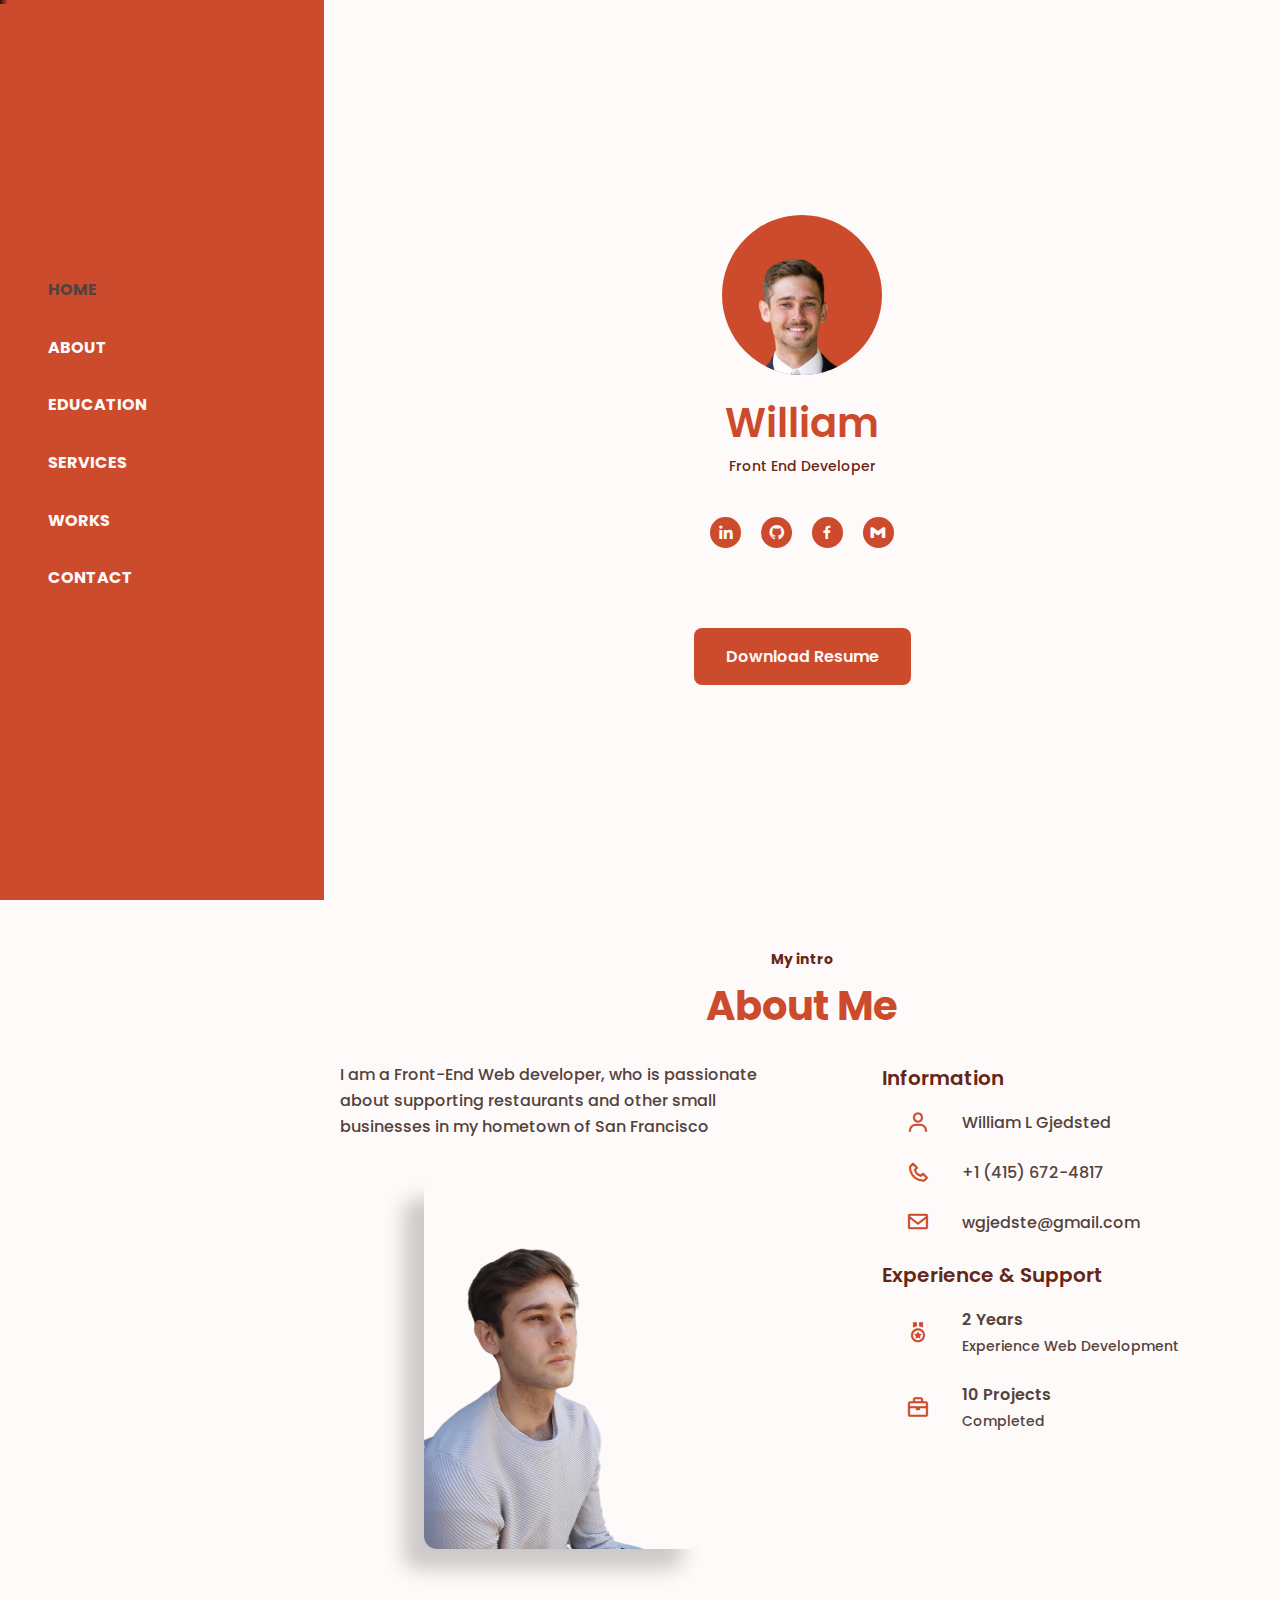
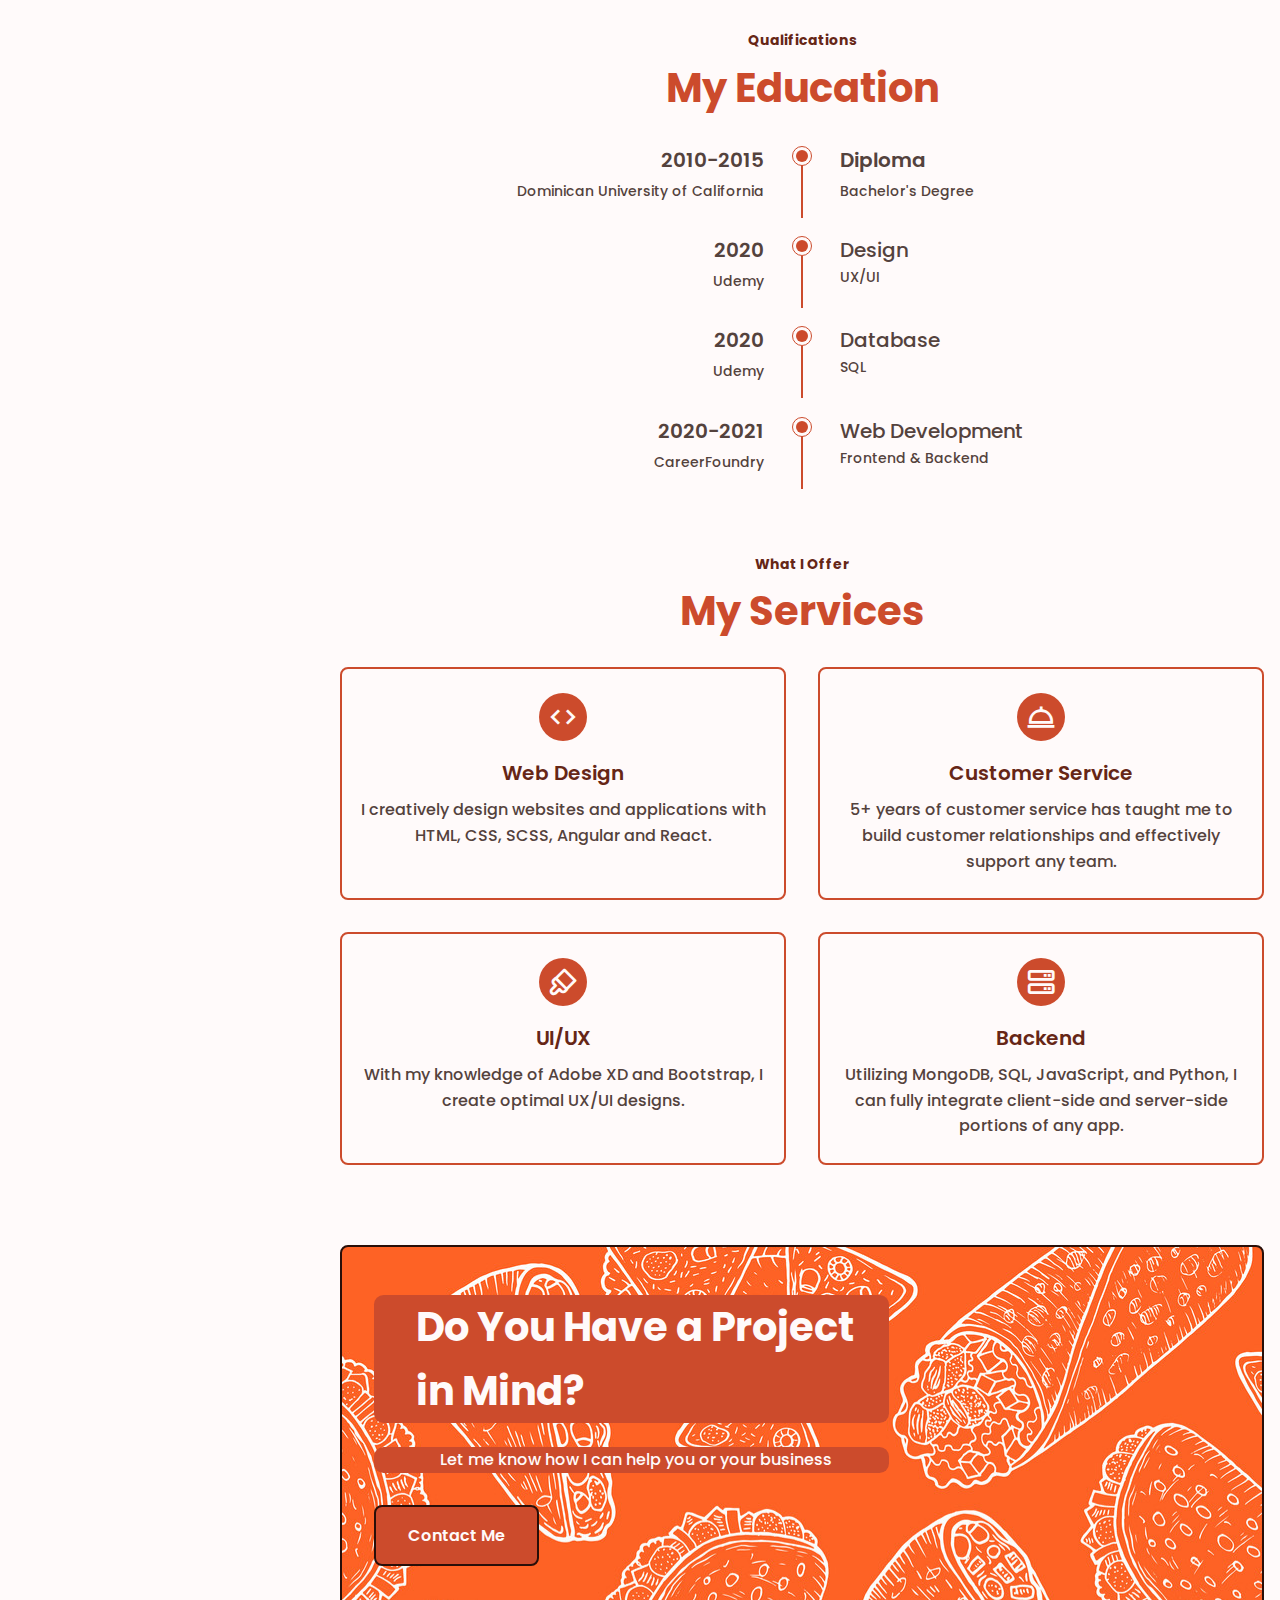
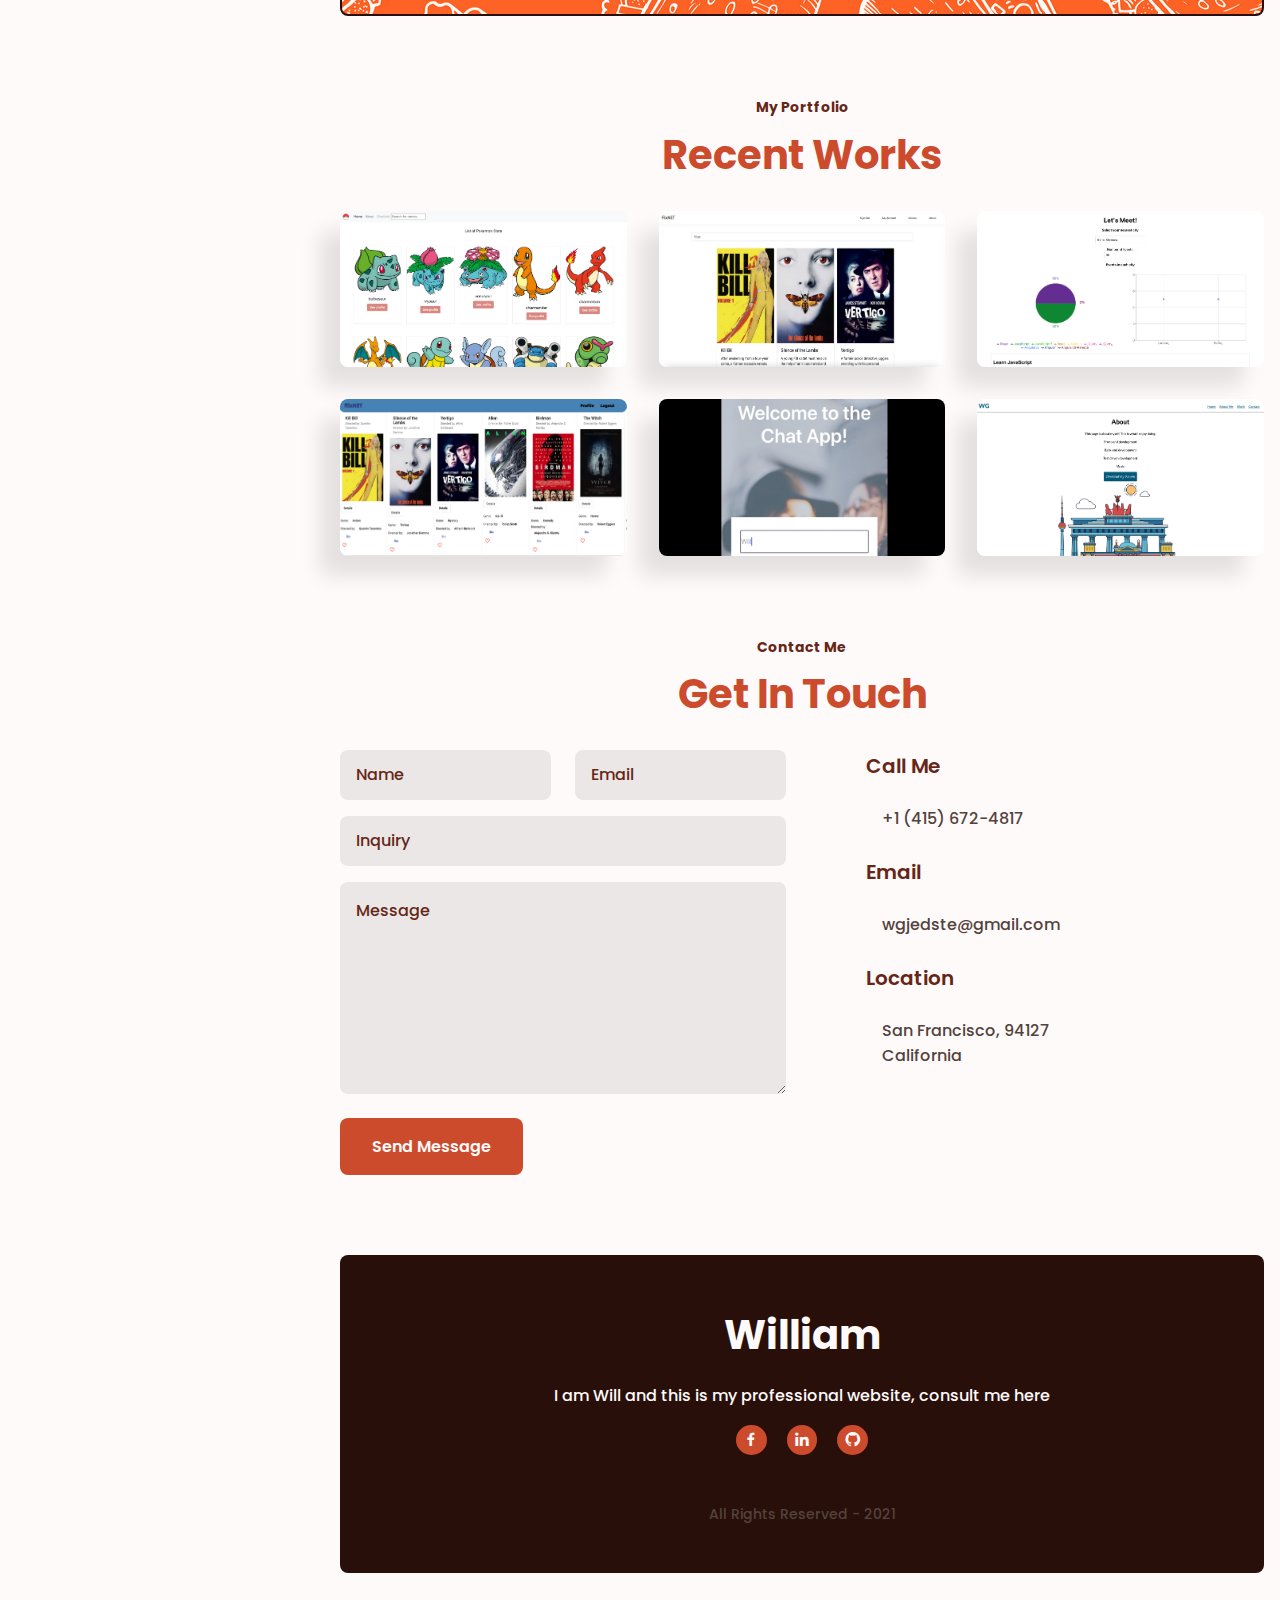
==== index.html @ 56409461 "added to modal" ====
<!DOCTYPE html>
<html lang="en">
  <head>
    <meta charset="UTF-8" />
    <meta http-equiv="X-UA-Compatible" content="IE=edge" />
    <meta name="viewport" content="width=device-width, initial-scale=1.0" />
    <!-- CSS -->
    <link rel="stylesheet" href="style.css" />

    <!-- BOX ICONS -->
    <link href='https://unpkg.com/boxicons@2.1.1/css/boxicons.min.css' rel='stylesheet'>

    <title>Will Gjedsted | Front-End Developer</title>
  </head>
  <body>
    <!-- HEADER -->

    <header class="l-header">
      <div class="progress-container">
        <div class="progress-bar" id="myBar"></div>
      </div>
      <nav class="nav bd-grid">
        <div class="nav__toggle" id="nav-toggle">
          <i class="bx bx-menu"></i>
        </div>

        <div class="div">
          <a href="#" class="nav__logo">Will</a>
        </div>

        <div class="nav__menu" id="nav-menu">
          <div class="nav__close" id="nav-close">
            <i class="bx bx-x"></i>
          </div>

          <ul class="nav__list">
            
            <li class="nav__item">
              <a href="#home" class="nav__link active">Home</a>
            </li>
            <li class="nav__item">
              <a href="#about" class="nav__link">About</a>
            </li>
            <li class="nav__item">
              <a href="#education" class="nav__link">Education</a>
            </li>
            <li class="nav__item">
              <a href="#services" class="nav__link">Services</a>
            </li>
            <li class="nav__item">
              <a href="#works" class="nav__link">Works</a>
            </li>
            <li class="nav__item">
              <a href="#contact" class="nav__link">Contact</a>
            </li>
          </ul>
        </div>
      </nav>
    </header>

    <main class="l-main">
      <section class="home" id="home">
        <div class="home__container bd-grid">
          <div class="home__data">
            <div class="home__img">
              <img src="img/portfolio_pic.png" alt="">
            </div>

            <h1 class="home__title">William</h1>
            <span class="home__profession">Front End Developer</span>

            <div class="home__social">
              <a href="https://www.linkedin.com/in/william-gjedsted-62625057/" class="home__social-link" target="blank"><i class='bx bxl-linkedin'></i></a>
              <a href="https://github.com/wgjedste" class="home__social-link" target="blank"><i class='bx bxl-github'></i></a>
              <a href="#" class="home__social-link" target="blank"><i class='bx bxl-facebook'></i></a>
              <!-- <a href="#" class="home__social-link"><i class='bx bxl-twitter'></i></a> -->
              <a href="mailto:wgjedste@gmail.com" class="home__social-link"><i class='bx bxl-gmail'></i></a>
            </div>

            <a download="" href="img/Will_Gjedsted_2022.pdf" class="button
              home__button" target="blank">Download Resume</a>

          </div>
        </div>
      </section>



      <section class="about section" id="about">
        <span class="section-subtitle">My intro</span>
        <h2 class="section-title">About Me</h2>

        <div class="about__container bd-grid">
          <div class="about__data">
            <p class="about__description">I am a Front-End Web developer, who is
              passionate about supporting restaurants and other small businesses
              in my hometown of San Francisco</p>
            <img src="img/headshot2.png" alt="" class="about__img">
          </div>




          <div>
            <div class="about__information">
              <h3 class="about__information-title">Information</h3>


              <div class="about__information-data">
                <i class='bx bx-user about__information-icon'></i>
                <span>William L Gjedsted</span>
              </div>


              <div class="about__information-data">
                <i class='bx bx-phone about__information-icon'></i>
                <span>+1 (415) 672-4817</span>
              </div>


              <div class="about__information-data">
                <i class='bx bx-envelope about__information-icon'></i>
                <span>wgjedste@gmail.com</span>
              </div>
            </div>

            <div class="about__information">
              <h3 class="about__information-title">Experience & Support</h3>
              <div class="about__information-data">
                <i class='bx bx-medal about__information-icon'></i>
                <div>
                  <span class="about__information-subtitle">2 Years</span>
                  <span class="about__information-subtitle-small">Experience Web
                    Development</span>
                </div>
              </div>


              <div class="about__information-data">
                <i class='bx bx-briefcase about__information-icon'></i>
                <div>
                  <span class="about__information-subtitle">10 Projects</span>
                  <span class="about__information-subtitle-small">Completed</span>
                </div>
              </div>


            </div>
          </div>
        </div>
      </div>


    </div>
  </section>

  
  <section class="education section" id="education">
    <span class="section-subtitle">Qualifications</span>
    <h2 class="section-title">My Education</h2>


    <!-- Dominican -->

    <div class="education__container bd-grid">
      <div class="education__content">
        <div>
          <h3 class="education__year">2010-2015</h3>
          <span class="education__university">Dominican University of California</span>
        </div>

        <div class="education__time">
          <span class="education__rounder"></span>
          <span class="education__line"></span>
        </div>

        <div>
          <h3 class="education__race">Diploma</h3>
          <span class="education__specialty">Bachelor's Degree</span>
        </div>

      </div>

      <!-- UX -->

      <div class="education__content">
        <div>
          <h3 class="education__year">2020</h3>
          <span class="education__university">Udemy</span>
        </div>

        <div class="education__time">
          <span class="education__rounder"></span>
          <span class="education__line"></span>
        </div>


        <div>
          <a
            href="https://www.udemy.com/certificate/UC-876dcaf8-9e11-4c5f-88db-c55c7e95c0d9/"
            class="education__button" target="blank">Design</a>
          <span class="education__specialty">UX/UI</span>
        </div>

      </div>



      <!-- SQL -->

      <div class="education__content">
        <div>
          <h3 class="education__year">2020</h3>
          <span class="education__university">Udemy</span>
        </div>

        <div class="education__time">
          <span class="education__rounder"></span>
          <span class="education__line"></span>
        </div>

        <div>
          <a
            href="https://www.udemy.com/certificate/UC-8f5b520a-ac0c-48df-ba28-c56aeb2a5ef6/"
            class="education__button" target="blank">Database</a>
          <span class="education__specialty">SQL</span>
        </div>

      </div>

      <!-- CareerFoundry -->

      <div class="education__content">
        <div>
          <h3 class="education__year">2020-2021</h3>
          <span class="education__university">CareerFoundry</span>
        </div>

        <div class="education__time">
          <span class="education__rounder"></span>
          <span class="education__line"></span>
        </div>

        <div>
          <a href="img/CareerFoundry_Certificate.pdf" class="education__button"
            target="blank">Web Development</a>
          <span class="education__specialty">Frontend & Backend</span>
        </div>

      </div>

    </div>
  </section>




  <section class="services section" id="services">
    <span class="section-subtitle">What I Offer</span>
    <h2 class="section-title">My Services</h2>

    <div class="services__container bd-grid">
      <div class="services__content">
        <i class='bx bx-code services__icon'></i>
        <h3 class="services__title">Web Design</h3>
        <p class="services__description">I creatively design websites and
          applications with HTML, CSS, SCSS, Angular and React.</p>
      </div>

      <div class="services__content">
        <i class='bx bx-dish services__icon'></i>
        <h3 class="services__title">Customer Service</h3>
        <p class="services__description">5+ years of customer service has taught
          me to build customer relationships and effectively support any team.</p>
      </div>

      <div class="services__content">
        <i class='bx bx-brush services__icon'></i>
        <h3 class="services__title">UI/UX</h3>
        <p class="services__description">With my knowledge of Adobe XD and
          Bootstrap, I create optimal UX/UI designs.</p>
      </div>

      <div class="services__content">
        <i class='bx bx-server services__icon'></i>
        <h3 class="services__title">Backend</h3>
        <p class="services__description">Utilizing MongoDB, SQL, JavaScript, and
          Python, I can fully integrate client-side and server-side portions of
          any app.</p>
      </div>

    </div>
  </section>

  <section class="project section">
    <div class="project__container bd-grid">
      <div class="project__data">
        <h2 class="section-title project__title">Do You Have a Project in Mind?</h2>
        <p class="project__description">Let me know how I can help you or your business</p>
        <a href="#contact" class="button button__light">Contact Me</a>
      </div>

      <!-- <img src="img/projectmind1.png" alt="project image" class="project__img"> -->
    </div>
  </section>

       
       <section class="works section" id="works">
        <span class="section-subtitle">My Portfolio</span>
        <h2 class="section-title">Recent Works</h2>
    
        <!-- Modal 1 -->
        <div class="works__container bd-grid">
          <div class="works__img">
            <img src="img/pokedex-website.png" alt="">
    
            <div class="works__data">
              <span class="works__title"></span>
              <button class="modal-button" href="#myModal1">Pokedex</button>
            
              <!-- The Modal -->
              <div id="myModal1" class="modal">
    
                <!-- Modal content -->
                <div class="modal-content">
                  <div class="modal-header">
                    <span class="close">×</span>
                    <h2>Pokedex Project</h2>
                  </div>
                  <div class="modal-body">
                    <br>
                    <h3><ins>Project Description</ins></h3>
                    <p>The Pokedex App lets users search from over 1000+ Pokemon and presents information on species, abilities, stats, and type</p>
                    <br>
                    <h3><ins>Tech Stack</ins></h3>
                    <p>HTML, CSS, jQuery, Bootstrap</p>
                  </div>
                  <br>
                  <div class="modal-footer">
                    <a href="https://pokedex-gjedsted.netlify.app/" class="works__link" target="blank">Click Me</a>
                    <a href="https://github.com/wgjedste/pokedex" class="works__link" target="blank">Github</a>
                  </div>
                </div>
    
              </div>
    
            </div>
          </div>
    
          <!-- MODAL 2 -->
          <div class="works__img">
            <img src="img/myFlix-React.png" alt="">
    
            <div class="works__data">
              <span class="works__title"></span>
    
    
              <button class="modal-button" href="#myModal2">Movie App</button>
    
              <!-- The Modal -->
              <div id="myModal2" class="modal">
    
                <!-- Modal content -->
                <div class="modal-content">
                  <div class="modal-header">
                    <span class="close">×</span>
                    <h2>Flixnet App</h2>
                  </div>
                  <div class="modal-body">
                    <br>
                    <h3><ins>Project Description</ins></h3>
                    <p>This server-side application allows users to search their favorite movies, directors, and genres. Users are also able to create an account and save thier favorite movies</p>
                    <br>
                    <h3><ins>Tech Stack</ins></h3>
                    <p>MongoDB, Express, React, Node.js</p>
                  </div>
                  <br>
                  <div class="modal-footer">
                    <a href="https://myclient.netlify.app/" class="works__link" target="blank">Live App</a>
                    <a href="https://github.com/wgjedste/myFlix-client" class="works__link" target="blank">Github</a>
                  </div>
                </div>
    
              </div>
            </div>
          </div>
    
            <!-- MODAL 3 -->
            <div class="works__img">
              <img src="img/meet-app.png" alt="">
    
              <div class="works__data">
                <span class="works__title"></span>
    
    
                <button class="modal-button" href="#myModal3">Meet App</button>
                <div id="myModal3" class="modal">
    
                  <!-- Modal content -->
                  <div class="modal-content">
                    <div class="modal-header">
                      <span class="close">×</span>
                      <h2>Meet App</h2>
                    </div>
                    <div class="modal-body">
                      <br>
                      <h3><ins>Project Description</ins></h3>
                      <p>This progressive web application (PWA) utilizes the Google Calander API to enable users to search specific events in cities all around the world</p>
                      <br>
                      <h3><ins>Tech Stack</ins></h3>
                      <p>React, SCSS, Node.js, Jest, AWS Lambda</p>
                    </div>
                    <br>
                    <div class="modal-footer">
                      <a href="https://wgjedste.github.io/meet/" class="works__link" target="blank">Live App</a>
                      <a href="https://github.com/wgjedste/meet" class="works__link">Github</a>
                    </div>
                  </div>
    
                </div>
              </div>
            </div>
    
              <!-- MODAL 4 -->
              <div class="works__img">
                <img src="img/myFlix-Angular-2.png" alt="">
    
                <div class="works__data">
                  <span class="works__title"></span>
    
    
                  <button class="modal-button" href="#myModal4">Angular App</button>
                  <!-- The Modal -->
                  <div id="myModal4" class="modal">
    
                    <!-- Modal content -->
                    <div class="modal-content">
                      <div class="modal-header">
                        <span class="close">×</span>
                        <h2>Flixnet Angular</h2>
                      </div>
                      <div class="modal-body">
                        <br>
                        <h3><ins>Project Description</ins></h3>
                        <p>This server-side application allows users to search and save their favorite movies, directors, and genres<p>
                        <br>
                        <h3><ins>Tech Stack</ins></h3>
                        <p>Angular, SCSS, Node.js</p>
                      </div>
                      <br>
                      <div class="modal-footer">
                        <h3>
                          <a href="https://myflix-client-angular.netlify.app" class="works__link" target="blank">Live App</a>
                          <a href="https://github.com/wgjedste/myFlix-client-Angular" class="works__link" target="blank">Github</a>
                        </h3>
                      </div>
                    </div>
    
                  </div>
                </div>
              </div>
    
    
              <!-- MODAL 5 -->
              <div class="works__img">
                <img src="img/chat-app-3.png" alt="">
    
                <div class="works__data">
                  <span class="works__title"></span>
    
    
                  <button class="modal-button" href="#myModal5">Chat App</button>
                  <div id="myModal5" class="modal">
      
                    <!-- Modal content -->
                    <div class="modal-content">
                      <div class="modal-header">
                        <span class="close">×</span>
                        <h2>Chat App</h2>
                      </div>
                      <div class="modal-body">
                        <br>
                        <h3><ins>Project Description</ins></h3>
                        <p>Lorem ipsum dolor sit amet, consectetur adipisicing elit. Veniam, magni. Quasi inventore at est vitae. Corporis vero dicta, debitis, minus nemo dolor consectetur consequatur beatae ea deserunt obcaecati, quo voluptatem.</p>
                        <br>
                        <h3><ins>Tech Stack</ins></h3>
                        <p>React Native, Expo, Firestore Database</p>
                      </div>
                      <br>
                      <div class="modal-footer">
                        <a href="https://www.youtube.com/watch?v=p-dyZbGpBEI" class="works__link" target="blank">Live App</a>
                        <a href="https://github.com/wgjedste/chat" class="works__link" target="blank">Github</a>
                      </div>
                    </div>
      
                  </div>
                </div>
              </div>
      
    
              <!-- MODAL 6 -->
              <div class="works__img">
                <img src="img/portfolio-2.png" alt="">
    
                <div class="works__data">
                  <span class="works__title"></span>
    
    
                  <button class="modal-button" href="#myModal6">First Portfolio</button>
                  <div id="myModal6" class="modal">
      
                    <!-- Modal content -->
                    <div class="modal-content">
                      <div class="modal-header">
                        <span class="close">×</span>
                        <h2>First Portfolio</h2>
                      </div>
                      <div class="modal-body">
                        <br>
                        <h3><ins>Project Description</ins></h3>
                        <p>Lorem ipsum dolor sit amet consectetur adipisicing elit. Quidem nemo tempore sit deserunt nulla odio unde officiis saepe, reprehenderit recusandae neque exercitationem velit rerum hic voluptatum harum vero. Voluptatibus, velit.</p>
                        <br>
                        <h3><ins>Tech Stack</ins></h3>
                        <p>MongoDB, Express, React, Node.js</p>
                      </div>
                      <br>
                      <div class="modal-footer">
                        <a href="https://wgjedste.github.io/portfolio/" class="works__link" target="blank">Live App</a>
                        <a href="https://github.com/wgjedste/portfolio" class="works__link" target="blank">Github</a>
                      </div>
                    </div>
      
                  </div>
                </div>
              </div>
      
    
    
            </section>
    

        <section class="contact section" id="contact">
          <span class="section-subtitle">Contact Me</span>
          <h2 class="section-title">Get In Touch</h2>

          <div class="contact__container bd-grid">
            <form action="mailto:wgjedste@gmail.com" class="contact__form">
              <div class="contact__inputs">
                <input type="text" placeholder="Name" class="contact__input">
                <input type="mail" placeholder="Email" class="contact__input">
              </div>

              <input type="inquiry" placeholder="Inquiry"
                class="contact__input">

              <textarea name="" id="" cols="0" rows="10" placeholder="Message"
                class="contact__input"></textarea>


              <input type="submit" value="Send Message" class="button
                contact__button">

            </form>


            <div>

              <div class="contact__info">
                <h3 class="contact__subtitle">Call Me</h3>
                <span class="contact__text">+1 (415) 672-4817</span>
              </div>

              <div class="contact__info">
                <h3 class="contact__subtitle">Email</h3>
                <span class="contact__text">wgjedste@gmail.com</span>
              </div>

              <div class="contact__info">
                <h3 class="contact__subtitle">Location</h3>
                <span class="contact__text">San Francisco, 94127</span>
                <span class="contact__text">California</span>
              </div>
            </div>

          </div>

        </section>
        <script src="js/main.js"></script>
        <script src="js/modal.js"></script>
      </main>

      <footer class="footer section">
        <div class="footer__container bd-grid">
          <h1 class="footer__title">William</h1>
          <p class="footer__description">I am Will and this is my professional
            website, consult me here</p>

          <div class="footer__social">
            <a href="#" class="footer__link" target="blank"><i class='bx
                bxl-facebook'></i></a>
            <a href="https://www.linkedin.com/in/william-gjedsted-62625057/"
              class="footer__link" target="blank"><i class='bx bxl-linkedin'></i></a>
            <a href="https://github.com/wgjedste" class="footer__link"
              target="blank"><i class='bx bxl-github'></i></a>
          </div>

          <p class="footer__copy">All Rights Reserved - 2021</p>

        </div>
      </footer>

    </body>
  </html>
---- style.css ----
/* GOOGLE FONTS */

@import url('https://fonts.googleapis.com/css2?family=Poppins&display=swap');

:root {
    --header-height: 3 rem;
    --nav-width: 324px;
    --font-medium: 500;
    --font-semi-bold: 600;
    --font-bold: 700;
    --first-color: #cc4b2c;
    --first-color-dark: #662616;
    --first-color-darken: #290f09;
    --text-color: #54423d;
    --first-color-light: #eae7e6;
    --first-color-lighten: #fffafa;
    --body-font: 'Poppins', sans-serif;
    --h1-font-size: 1.5rem;
    --h2-font-size: 1.25rem;
    --h3-font-size: 1rem;
    --normal-font-size: .938rem;
    --small-font-size: .815rem;
    --smaller-font-size: .75rem;
    --mb-1: .5rem;
    --mb-2: 1rem;
    --mb-3: 1.5rem;
    --mb-4: 2rem;
    --mb-5: 2.5rem;
    --z-fixed: 100;
}

@media screen and (min-width: 768px) {
    :root {
        --h1-font-size: 2.5rem;
        --h2-font-size: 1.5rem;
        --h3-font-size: 1.25rem;
        --normal-font-size: 1rem;
        --small-font-size: .874rem;
        --smaller-font-size: .810rem;
    }
}

/* BASE */

*, ::before, ::after {
    box-sizing: border-box;
}

html {
    scroll-behavior: smooth;
}

body {
    margin: var(--header-height) 0 0 0;
    font-family: var(--body-font);
    font-size: var(--normal-font-size);
    font-weight: var(--font-medium);
    background-color: var(--first-color-lighten);
    color: var(--text-color);
    line-height: 1.6;
}

h1, h2, h3, p {
    margin: 0;
}

h3 {
    font-weight: var(--font-semi-bold);
}


ul {
    margin: 0;
    padding: 0;
    list-style: none;
}

a {
    text-decoration: none;
    color: var(--text-color);
}

img {
    max-width: 100%;
    height: auto;
    display: block;
}

.section {
    padding: 4rem 0 2rem;
}

.section-title {
    font-size: var(--h1-font-size);
    color: var(--first-color);
    margin-bottom: var(--mb-3);
    text-align: center;
}

.section-subtitle {
    display: block;
    font-size: var(--small-font-size);
    color: var(--first-color-dark);
    text-align: center;
    font-weight: var(--font-bold);
    margin-bottom: .25rem;
}

.bd-grid {
    max-width: 1024px;
    display: grid;
    grid-template-columns: 100%;
    column-gap: 2rem;
    width: calc(100% - 2rem);
    margin-left: var(--mb-2);
    margin-right: var(--mb-2);
}

.l-header {
    width: 100%;
    position: fixed;
    top: 0;
    left: 0;
    z-index: var(--z-fixed);
    background-color: var(--first-color-lighten);
    box-shadow: 0 2px 4px rgba(0, 0, 0, .1);
}

.nav {
    height: var(--header-height);
    display: flex;
    justify-content: space-between;
    align-items: center;
}

.nav__menu {
    position: fixed;
    top: 0;
    left: -100%;
    width: 90%;
    height: 100vh;
    padding: 3rem;
    display: flex;
    align-items: center;
    background-color: var(--first-color);
    transition: .5s;
    opacity: 92%;
}

.nav__close {
    position: absolute;
    top: 1rem;
    right: 1rem;
    font-size: 2rem;
    color: var(--first-color-dark);
    cursor: pointer;
}

.nav__item {
    margin-bottom: var(--mb-4);
}

.nav__link {
    font-size: 1rem;
    text-transform: uppercase;
    color: var(--first-color-lighten);
    font-weight: var(--font-bold);
    transition: .3s;
}

.nav__link:hover {
    color: var(--text-color);
}

.nav__toggle {
    color: var(--first-color-dark);
    font-size: 1.3rem;
    cursor: pointer;
}

/* Progress Bar */
.progress-bar {
    position: fixed;
    top: 0;
    left: 0;
    width: 8px;
    height: 4px;
    background: linear-gradient(to right, #290f09, #cc4b2c);
    z-index: 100;
}

.show {
    left: 0;
}

.active {
    color: var(--text-color)
}

.home__container {
    height: calc(100vh - var(--header-height));
    align-items: center;
}

.home__data {
    display: flex;
    flex-direction: column;
    align-items: center;
    height: max-content;
    text-align: center;
}

.home__img {
    padding-top: 1.3rem;
    padding-left: .8rem;
    width: 160px;
    height: 160px;
    background-color: var(--first-color);
    border-radius: 50%;
    overflow: hidden;
    margin-bottom: var(--mb-2);
}

.home__img img {
    width: 155px;
}

.home__title {
    font-size: var(--h1-font-size);
    color: var(--first-color);
    font-weight: var(--font-semi-bold);
}

.home__profession {
    font-size: var(--small-font-size);
    color: var(--first-color-dark);
    margin-bottom: var(--mb-5);
}

.home__social {
    margin-bottom: 5rem;
}

.home__social-link {
    display: inline-flex;
    background-color: var(--first-color);
    color: var(--first-color-lighten);
    font-size: 1.1rem;
    border-radius: 50%;
    padding: .40rem;
    margin: 0 var(--mb-1);
    transition: .3s;
}

.home__social-link:hover {
    background-color: var(--first-color-dark);
}

.button {
    display: inline-block;
    background-color: var(--first-color);
    color: var(--first-color-lighten);
    padding: 1rem 2rem;
    font-weight: var(--font-semi-bold);
    border-radius: .5rem;
    transition: .3s;
}

.button:hover {
    background: linear-gradient(90deg, var(--c1, #cc4b2c), var(--c2, #662616) 51%, var(--c1, #cc4b2c)) var(--x, 0)/ 200%;
    --x: 100%;
}

.button__light {
    border: 2px solid var(--first-color-darken);
}

.button__light:hover {
    color: var(--first-color-lighten);
}

.about__container {
    row-gap: 2rem;
}

.about__data {
    text-align: center;
}

.about__description {
    margin-bottom: var(--mb-4);
}

.about__img {
    display: flex;
    width: auto;
    /* height: 350px; */
    border-radius: .8rem;
    margin: 0 auto;
    box-shadow: -30px 30px 20px rgba(0, 0, 0, 0.2);
}

.about__information-title {
    font-size: var(--h3-font-size);
    color: var(--first-color-dark);
    margin-bottom: var(--mb-2);
}

.about__information-data {
    display: flex;
    align-items: center;
    padding-left: 1.5rem;
    margin-bottom: var(--mb-3);
}

.about__information-icon {
    font-size: 1.5rem;
    color: var(--first-color);
    margin-right: var(--mb-4);
}

.about__information-subtitle {
    display: block;
    font-weight: var(--font-semi-bold);
}

.about__information-subtitle-small {
    font-size: var(--small-font-size);
}

.skills__container {
    row-gap: 2rem;
}

.skills__subtitle {
    font-size: var(--h3-font-size);
    color: var(--first-color-dark);
    margin-bottom: var(--mb-2);
}

.skills__data {
    position: relative;
    display: flex;
    justify-content: space-between;
    margin: 0 var(--mb-2);
    margin-bottom: var(--mb-4);
}

.skills__name {
    text-transform: uppercase;
}

.skills__bar {
    position: absolute;
    bottom: -.75rem;
    height: .25rem;
    background-color: var(--first-color);
}

.education__container {
    row-gap: 2rem;
}

.education__content {
    display: grid;
    grid-template-columns: 1fr max-content 1fr;
}

.education__year, .education__race {
    font-size: var(--h3-font-size);
    margin-bottom: .25rem;
}

.education__button {
    font-size: var(--h3-font-size);
}

.education__button:hover {
    color: var(--first-color);
}

.education__university, .education__specialty {
    display: block;
    font-size: var(--small-font-size);
}

.education__year, .education__university {
    text-align: right;
}

.education__time {
    padding: 0 1rem;
    justify-self: center;
}

.education__rounder {
    position: relative;
    display: inline-block;
    width: 12px;
    height: 12px;
    background-color: var(--first-color);
    border-radius: 50%;
}

.education__rounder::before {
    content: '';
    position: absolute;
    transform: translate(-4px, -4px);
    width: 20px;
    height: 20px;
    border: 1px solid var(--first-color);
    border-radius: 50%;
}

.education__line {
    display: block;
    height: 90%;
    width: 2px;
    background-color: var(--first-color);
    transform: translate(5px, -4px);
}

.services__container {
    row-gap: 2rem;
}

.services__content {
    padding: 1.5rem .5rem;
    border: 2px solid var(--first-color);
    border-radius: .5rem;
    text-align: center;
}

.services__icon {
    font-size: 2rem;
    padding: .5rem;
    background-color: var(--first-color);
    color: var(--first-color-lighten);
    border-radius: 50%;
    margin-bottom: var(--mb-2);
}

.services__title {
    font-size: 1.25rem;
    color: var(--first-color-dark);
    margin-bottom: var(--mb-1);
}

.services__content, .services__icon, .services__desciption, .services__title {
    transition: .5s;
}

.services__content:hover {
    background-color: var(--first-color);
}

.services__content:hover .services__icon {
    background-color: var(--first-color-lighten);
    color: var(--first-color);
}

.services__content:hover .services__title {
    color: var(--first-color-lighten);
}

.services__content:hover .services__desciption {
    color: var(--first-color-lighten);
}

.project {
    /* background-color: var(--first-color); */
    padding-bottom: 0;
}

.project__container {
    row-gap: 2rem;
    background-image: url(img/orangetest2.jpeg);
    border: 2px solid var(--first-color-darken);
    border-radius: .5rem;
}

.project__data {
    text-align: center;
}

.project__title, .project__description {
    color: var(--first-color-lighten);
    background-color: #cc4b2c;
    border-radius: .6rem;
    text-align: center;
    padding-left: 2.6rem;
}

.project__description {
    margin-bottom: var(--mb-4);
    padding-right: 2rem;
}

.project__img {
    width: 220px;
    justify-self: center;
}

.works__container {
    justify-items: center;
    row-gap: 2rem;
}

.works__img {
    display: flex;
    position: relative;
    overflow: hidden;
    border-radius: .5rem;
    box-shadow: -20px 20px 20px rgba(0, 0, 0, 0.1);
}

.works__data {
    position: absolute;
    bottom: -100%;
    width: 100%;
    height: 100%;
    display: flex;
    flex-direction: column;
    justify-content: center;
    align-items: center;
    background: rgba(204, 75, 44, .7);
    border-radius: .5rem;
    transition: .3s;
}

.works__link {
    display: inline-flex;
    margin-right: 5px;
    font-size: 1rem;
    border: 4px solid var(--first-color-dark);
    border-radius: .5rem;
    background-color: var(--first-color-dark);
    color: white;
}

.works__title {
    font-size: var(--h2-font-size);
    color: var(--first-color-lighten);
}

.works__img:hover .works__data {
    bottom: 0;
}

.modal {
    display: none; 
    position: fixed; 
    z-index: 1; 
    padding-top: 100px; 
    padding-left: 250px;
    border: 1px solid black;
    left: 0;
    top: 0;
    width: 100%; 
    height: 100%; 
    overflow: auto; 
    background-color: rgb(0,0,0); 
    background-color: rgba(0,0,0,0.3); 
}

/* Modal Content */
.modal-content {
    position: relative;
    background-color: #fefefe;
    margin: auto;
    padding: 0;
    border: 1px solid #888;
    width: 80%;
    box-shadow: 0 4px 8px 0 rgba(0,0,0,0.2),0 6px 20px 0 rgba(0,0,0,0.19);
    -webkit-animation-name: animatetop;
    -webkit-animation-duration: 0.4s;
    animation-name: animatetop;
    animation-duration: 0.4s
}

.modal-button{
    background: var(--first-color);
    border-radius: .4rem;
    opacity: 92%;
    border: 2px solid var(--first-color-darken);
    font-size: var(--h2-font-size);
    color: var(--first-color-lighten);
}

.modal-button:hover {
    cursor: pointer;
}

.modal-logo{
    display: flex;
    align-items: vertical;
    width: 30px;
    height: 30px;
}


/* Animation */
@-webkit-keyframes animatetop {
    from {top:-300px; opacity:0}
    to {top:0; opacity:1}
}

@keyframes animatetop {
    from {top:-300px; opacity:0}
    to {top:0; opacity:1}
}

/* Close Button */
.close {
    color: white;
    float: right;
    font-size: 28px;
    font-weight: bold;
}

.close:hover,
.close:focus {
    color: #000;
    text-decoration: none;
    cursor: pointer;
}

.modal-header {
    padding: 2px 16px;
    background-color: var(--first-color);
    color: white;
}

.modal-body {
    padding: 2px 16px;
}


.modal-footer {
    display: flex;
    padding: 8px 16px;
    background-color: var(--first-color);
    color: white;
}

.contact__container {
    row-gap: 3rem;
}

.contact__input {
    width: 100%;
    padding: 1rem;
    outline: none;
    border: none;
    background-color: var(--first-color-light);
    font-size: var(--normal-font-size);
    margin-bottom: var(--mb-2);
    border-radius: .5rem;
}

.contact ::placeholder {
    color: var(--first-color-dark);
    font-family: var(--body-font);
    font-weight: var(--font-medium);
}

.contact__button {
    outline: none;
    border: none;
    font-family: var(--body-font);
    font-size: var(--normal-font-size);
    cursor: pointer;
}

.contact__info {
    margin-bottom: var(--mb-3);
}

.contact__subtitle {
    font-size: var(--h3-font-size);
    color: var(--first-color-dark);
    margin-bottom: var(--mb-1);
    padding-bottom: 16px;
}

.contact__text {
    display: block;
    padding-left: 1rem;
}

.footer {
    background-color: var(--first-color-darken);
    color: var(--first-color-lighten);
    text-align: center;
}

.footer__title {
    font-size: var(--h1-font-size);
    margin-bottom: var(--mb-2);
}

.footer__description {
    margin-bottom: var(--mb-2);
}

.footer__social {
    margin-bottom: 3rem;
}

.footer__link {
    display: inline-flex;
    background-color: var(--first-color);
    color: var(--first-color-lighten);
    font-size: 1.1rem;
    border-radius: 50%;
    padding: .40rem;
    margin: 0 var(--mb-1);
    transition: .3s;
}

.footer__link:hover {
    background-color: var(--first-color-lighten);
    color: var(--first-color);
}

.footer__copy {
    font-size: var(--small-font-size);
    color: var(--text-color);
}

@media screen and (min-width: 768px) {
    .home__button {
        width: initial;
    }

    .nav__menu {
        width: var(--nav-width);
        opacity: var(--first-color);
    }


    .about__container, .skills__container, .services__container, .works__container, .contact__container, .contact__inputs {
        grid-template-columns: repeat(2, 1fr);
    }

    .about__data {
        text-align: initial;
    }

    .about__description {
        margin-bottom: var(--mb-5);
    }

    .about__img {
        display: flex;
        width: auto;
        height: 370px;
        box-shadow: -20px 20px 20px rgba(0, 0, 0, 0.2);
    }

    .about__information {
        padding-left: 4rem;
    }

    .education__time {
        padding: 0 2rem;
    }

    .project {
        background: none;
    }

    .project__container {
        background-color: var(--first-color);
        grid-template-columns: 2fr 1.2fr;
        padding: 0 2rem;
        border-radius: .5rem;
    }

    .project__data {
        padding: 3rem 0;
    }

    .project__title, .project__data {
        text-align: initial;
    }

    .project__img {
        width: 230px;
        align-self: flex-end;
    }

    .contact__inputs {
        display: grid;
        column-gap: var(--mb-3);
    }

    .contact__info {
        padding-left: 3rem;
    }

    .footer {
        background: none;
    }

    .footer__container {
        background-color: var(--first-color-darken);
        padding: 3rem 0;
        border-radius: .5rem;
    }
}

@media screen and (min-width: 1024px) {
    body {
        margin: 0;
        padding-left: var(--nav-width);
    }

    .l-header {
        width: 0;
    }

    .nav__toggle, .nav__logo, .nav__close {
        display: none;
    }

    .nav__menu {
        left: 0;
    }
    

    .home__container {
        height: 100vh;
    }

    .section {
        padding: 3rem 0 2rem;
    }

    .bd-grid {
        margin-left: auto;
        margin-right: auto;
    }

    .works__container {
        grid-template-columns: repeat(3, 1fr);
    }

    .services__container {
        grid-template-columns: repeat(2, 1fr);
    }
    
}
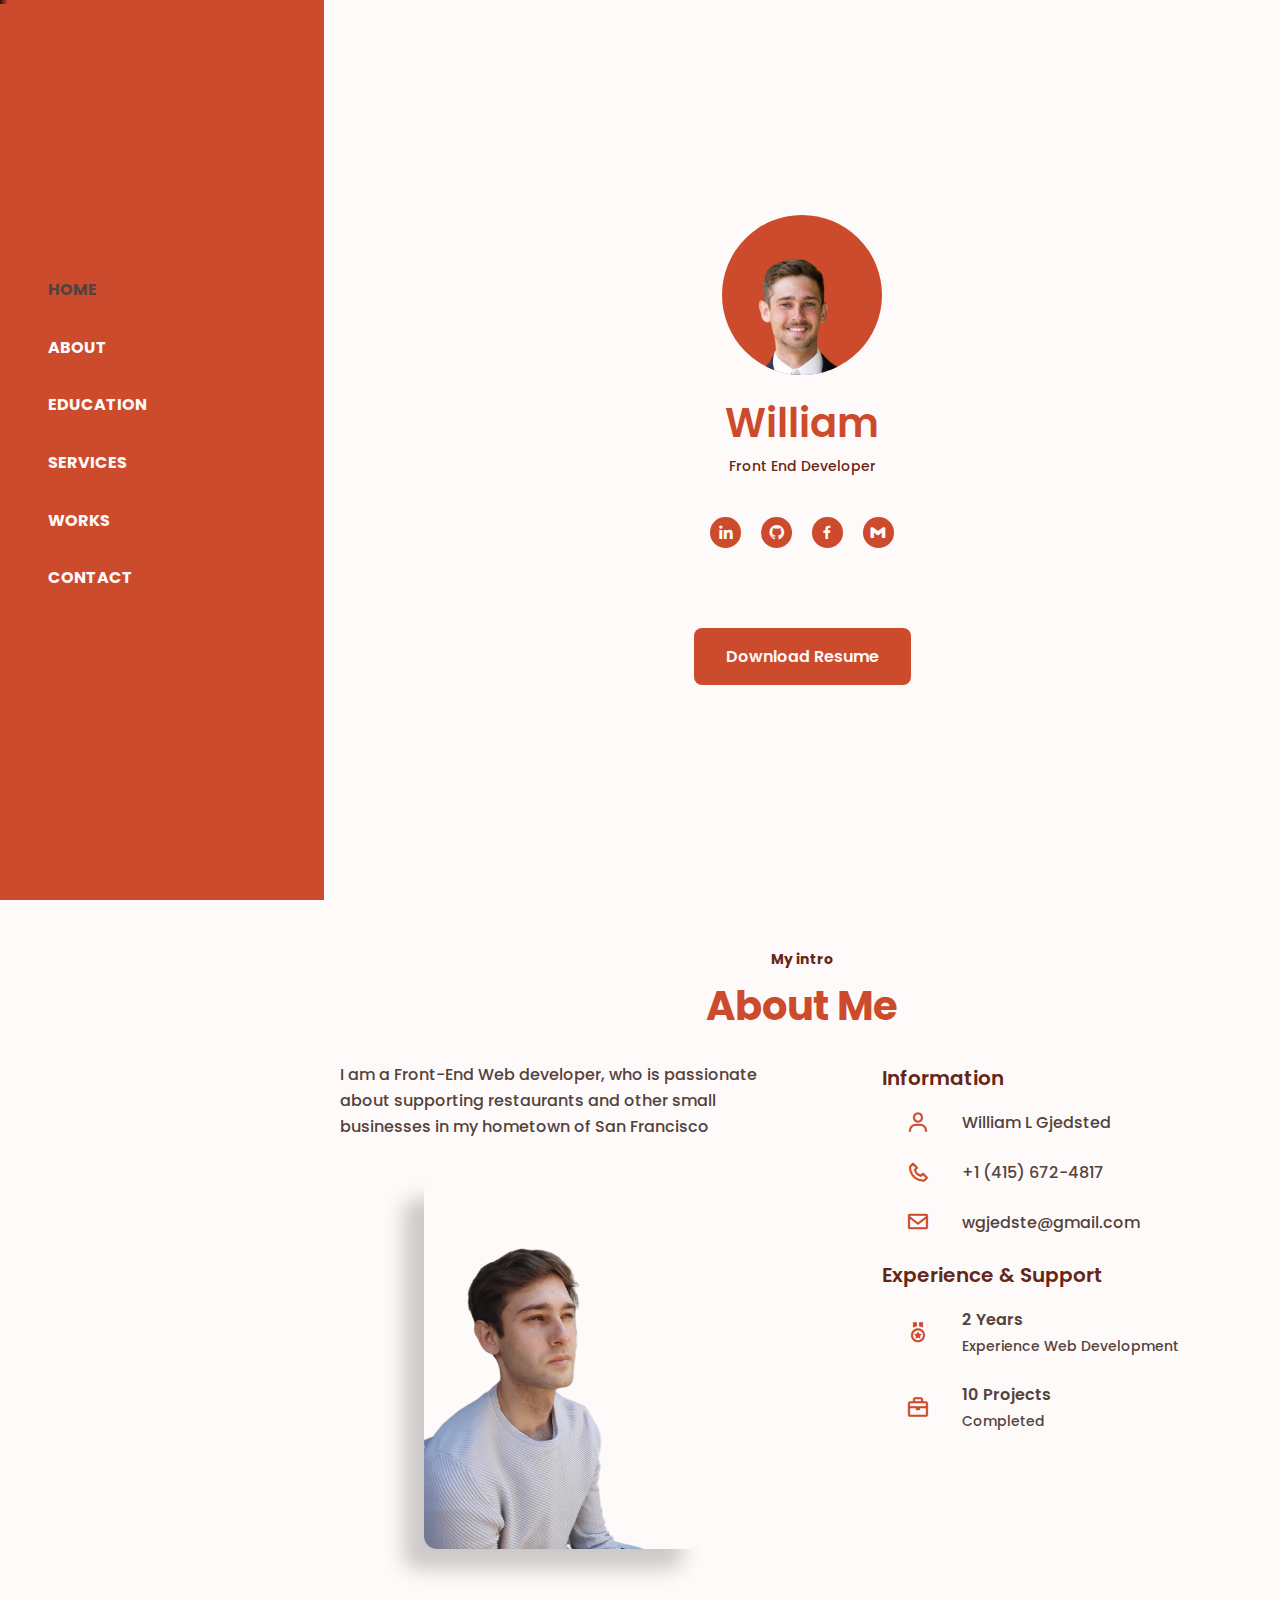
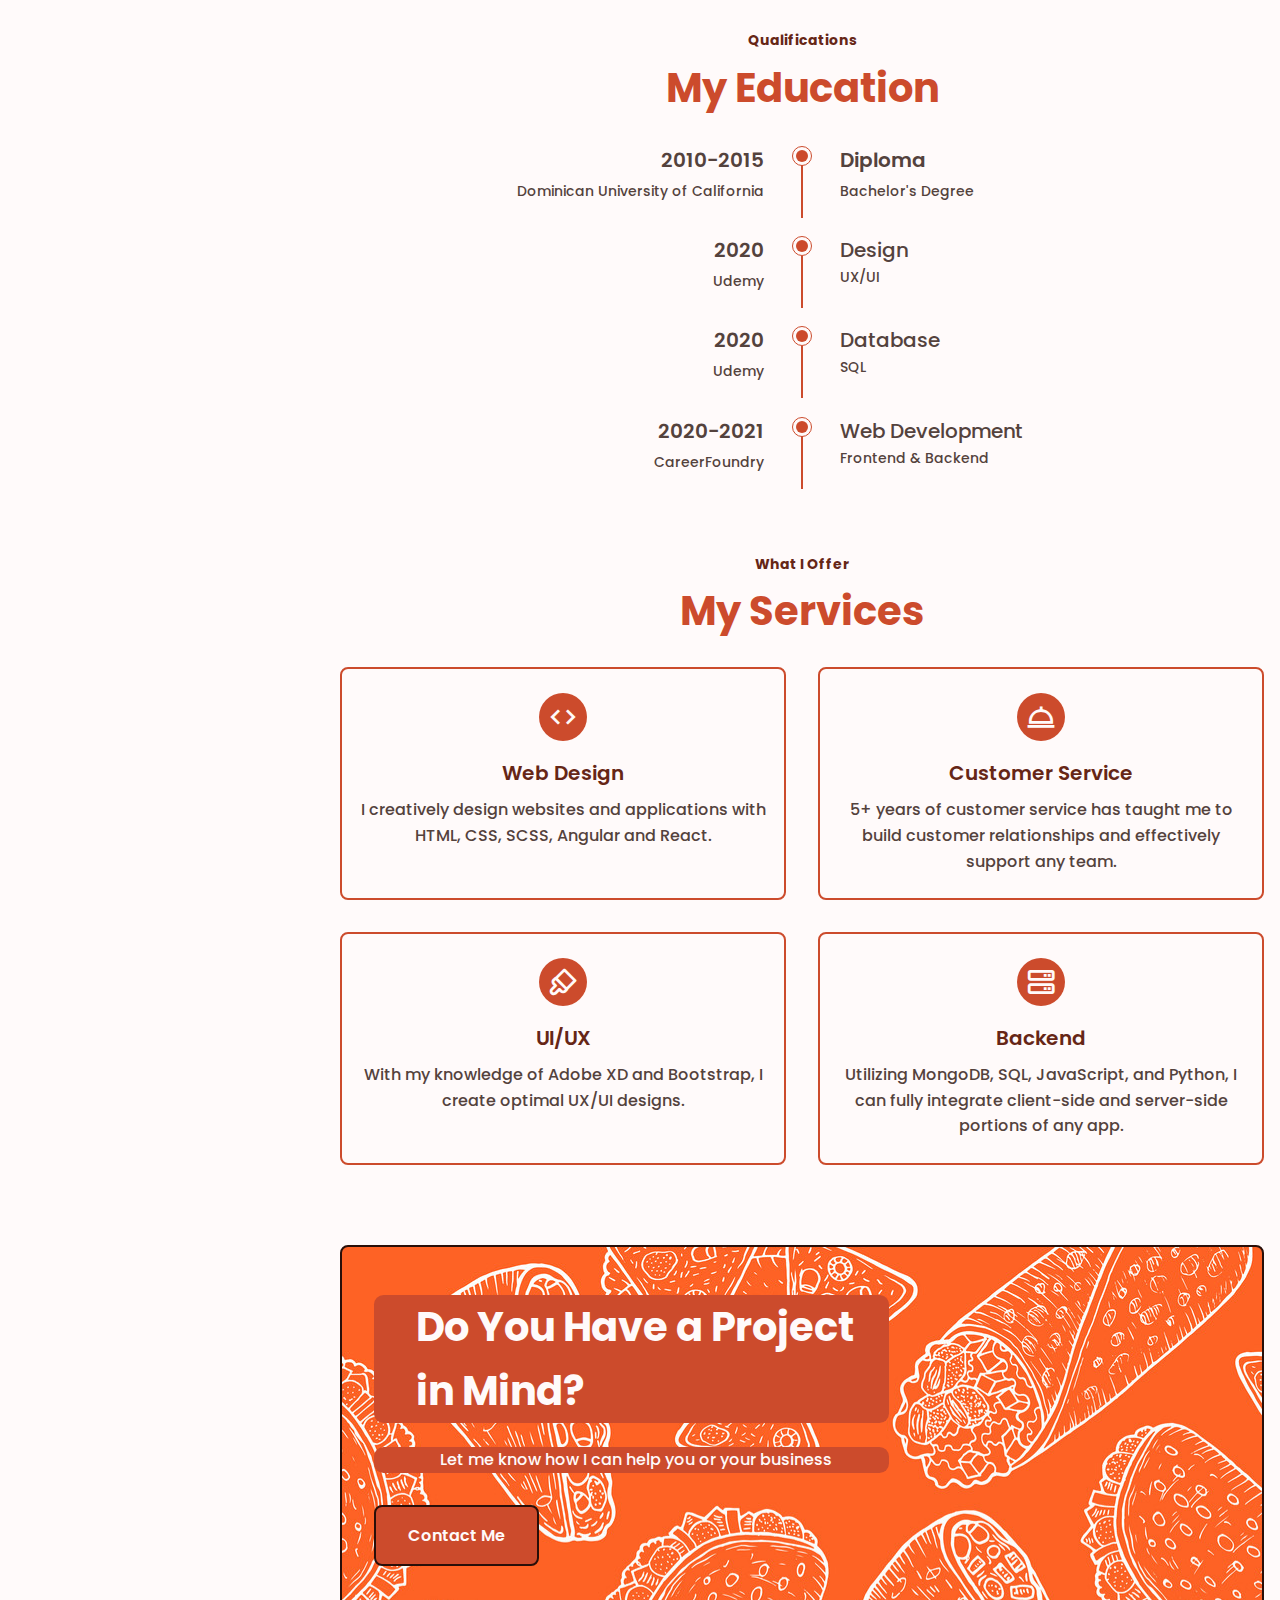
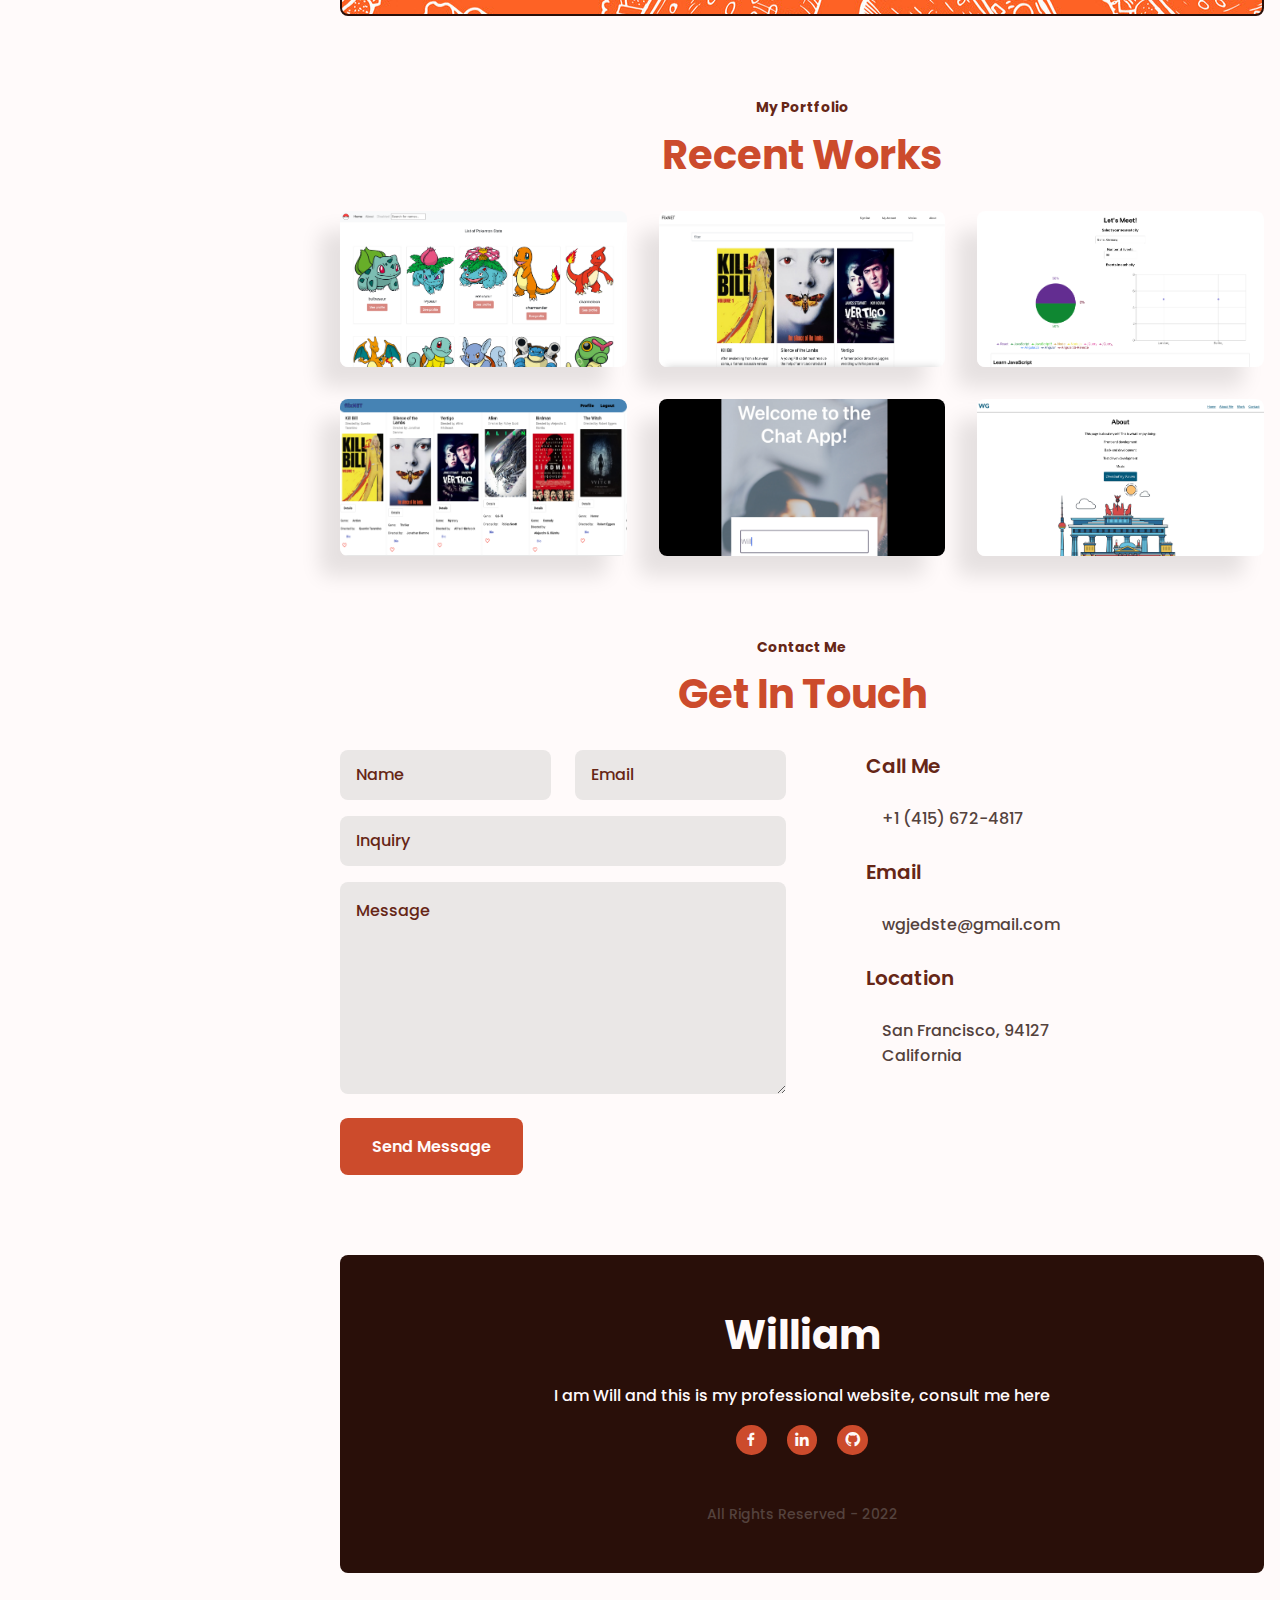
==== commit 972e0589: "added different year to footer" ====
--- a/index.html
+++ b/index.html
@@ -337,7 +337,7 @@
                   </div>
                   <br>
                   <div class="modal-footer">
-                    <a href="https://pokedex-gjedsted.netlify.app/" class="works__link" target="blank">Click Me</a>
+                    <a href="https://pokedex-gjedsted.netlify.app/" class="works__link" target="blank">Live App</a>
                     <a href="https://github.com/wgjedste/pokedex" class="works__link" target="blank">Github</a>
                   </div>
                 </div>
@@ -481,7 +481,7 @@
                       <div class="modal-body">
                         <br>
                         <h3><ins>Project Description</ins></h3>
-                        <p>Lorem ipsum dolor sit amet, consectetur adipisicing elit. Veniam, magni. Quasi inventore at est vitae. Corporis vero dicta, debitis, minus nemo dolor consectetur consequatur beatae ea deserunt obcaecati, quo voluptatem.</p>
+                        <p>This mobile chat application gives it's users the option to send text messages, pin locations, and images all to their friends and family</p>
                         <br>
                         <h3><ins>Tech Stack</ins></h3>
                         <p>React Native, Expo, Firestore Database</p>
@@ -518,10 +518,10 @@
                       <div class="modal-body">
                         <br>
                         <h3><ins>Project Description</ins></h3>
-                        <p>Lorem ipsum dolor sit amet consectetur adipisicing elit. Quidem nemo tempore sit deserunt nulla odio unde officiis saepe, reprehenderit recusandae neque exercitationem velit rerum hic voluptatum harum vero. Voluptatibus, velit.</p>
+                        <p>My First Portfolio ever</p>
                         <br>
                         <h3><ins>Tech Stack</ins></h3>
-                        <p>MongoDB, Express, React, Node.js</p>
+                        <p>HTML, CSS, JavaScript, Bootstrap</p>
                       </div>
                       <br>
                       <div class="modal-footer">
@@ -604,7 +604,7 @@
               target="blank"><i class='bx bxl-github'></i></a>
           </div>
 
-          <p class="footer__copy">All Rights Reserved - 2021</p>
+          <p class="footer__copy">All Rights Reserved - 2022</p>
 
         </div>
       </footer>
